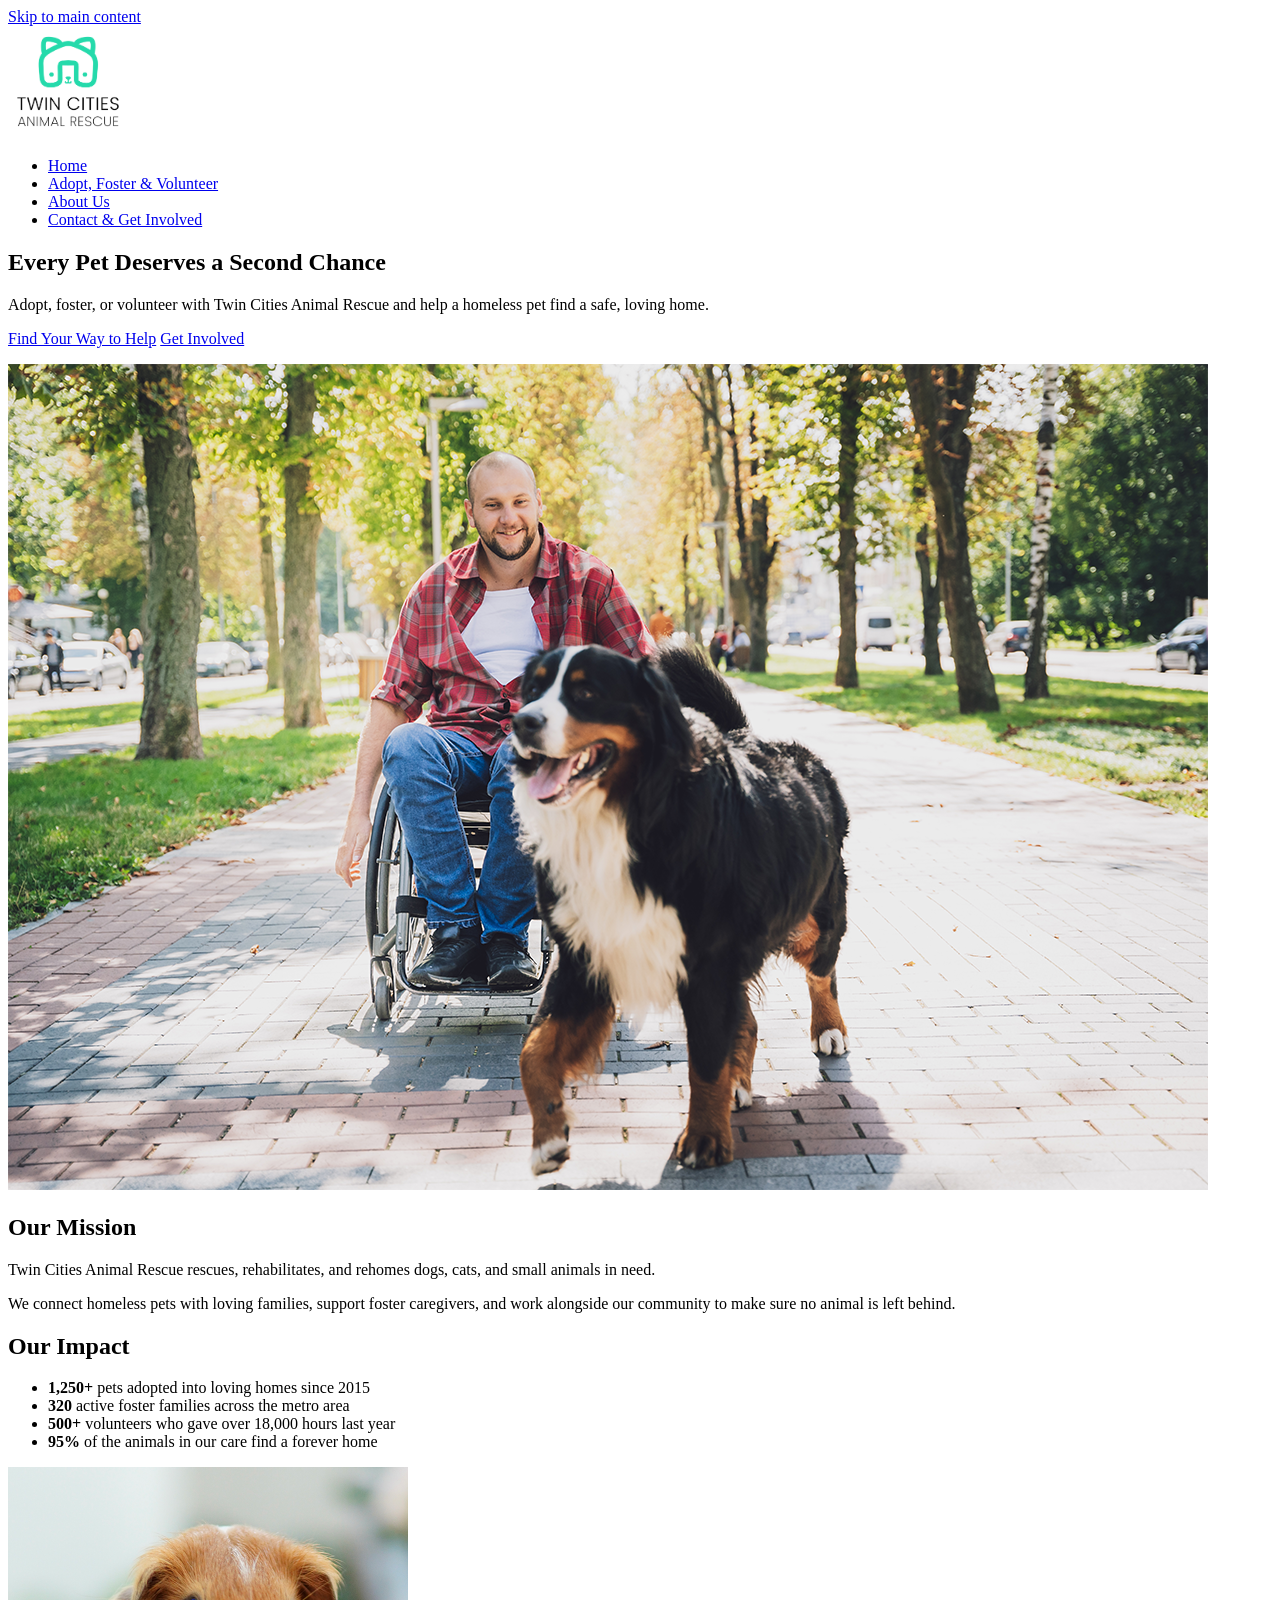
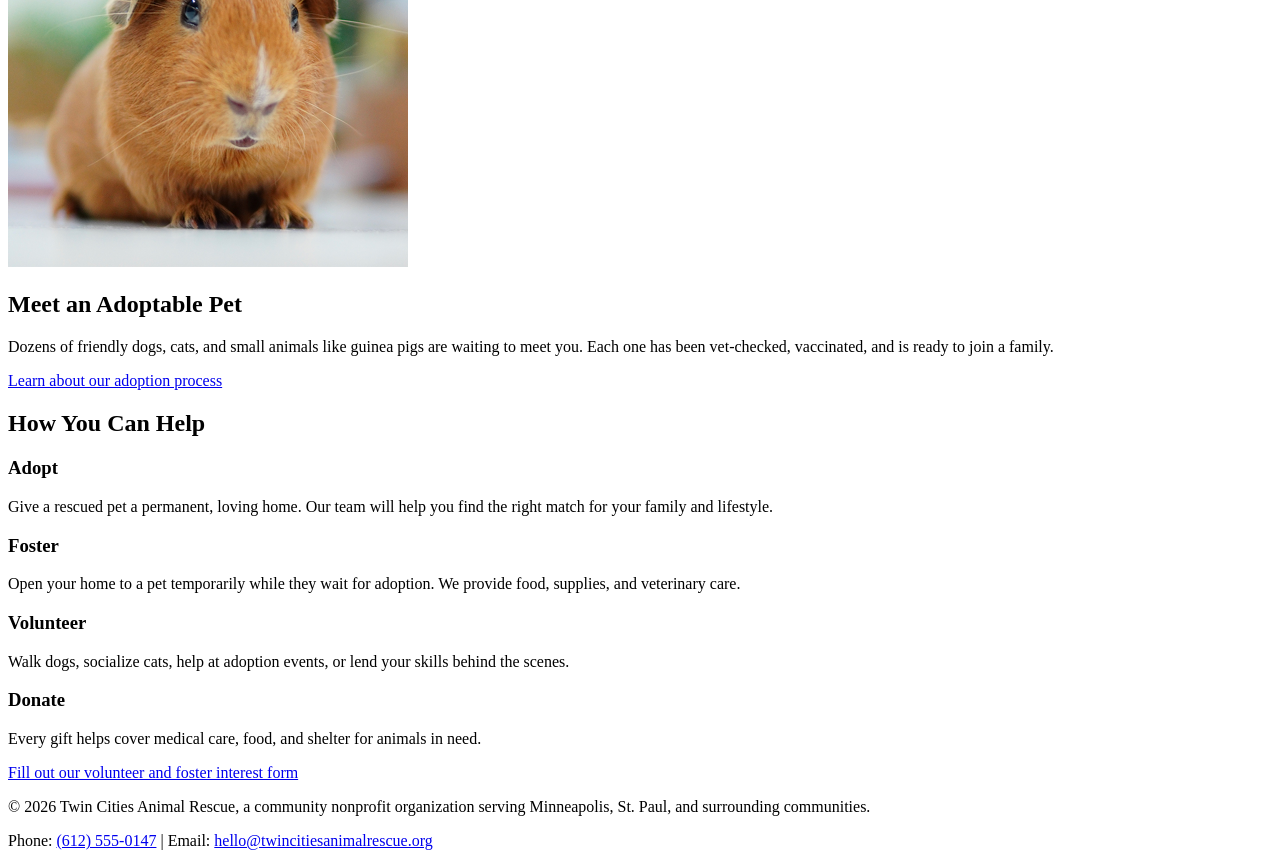
==== index.html @ 4decadc4 "Touchstone 2: HTML structure for all four pages" ====
<!DOCTYPE html>
<html lang="en">
<head>
  <meta charset="UTF-8">
  <meta name="viewport" content="width=device-width, initial-scale=1.0">
  <meta name="description" content="Twin Cities Animal Rescue gives homeless pets a second chance through adoption, fostering, and volunteering.">
  <title>Home | Twin Cities Animal Rescue</title>
  <link rel="icon" type="image/png" href="images/rescue-logo_c.png">
</head>
<body>
  <a href="#main">Skip to main content</a>
  <header>
    <div>
      <a href="index.html"><img src="images/rescue-logo_c.png" alt="Twin Cities Animal Rescue home" width="120" height="111"></a>
      <nav aria-label="Main navigation">
        <ul>
          <li><a href="index.html" aria-current="page">Home</a></li>
          <li><a href="services.html">Adopt, Foster &amp; Volunteer</a></li>
          <li><a href="about.html">About Us</a></li>
          <li><a href="contact.html">Contact &amp; Get Involved</a></li>
        </ul>
      </nav>
    </div>
  </header>

  <main id="main">
    <section>
      <div>
        <h1>Every Pet Deserves a Second Chance</h1>
        <p>Adopt, foster, or volunteer with Twin Cities Animal Rescue and help a homeless pet find a safe, loving home.</p>
        <p>
          <a href="services.html">Find Your Way to Help</a>
          <a href="contact.html">Get Involved</a>
        </p>
      </div>
      <picture>
        <source media="(min-width: 800px)" srcset="images/rescue-feature-large_c.png" width="1200" height="826">
        <img src="images/rescue-feature-small_c.png" alt="Smiling man in a wheelchair walking a happy Bernese mountain dog down a tree-lined park path" width="800" height="800">
      </picture>
    </section>

    <section>
      <h2>Our Mission</h2>
      <p>Twin Cities Animal Rescue rescues, rehabilitates, and rehomes dogs, cats, and small animals in need.</p>
      <p>We connect homeless pets with loving families, support foster caregivers, and work alongside our community to make sure no animal is left behind.</p>
    </section>

    <section>
      <h2>Our Impact</h2>
      <ul>
        <li><strong>1,250+</strong> pets adopted into loving homes since 2015</li>
        <li><strong>320</strong> active foster families across the metro area</li>
        <li><strong>500+</strong> volunteers who gave over 18,000 hours last year</li>
        <li><strong>95%</strong> of the animals in our care find a forever home</li>
      </ul>
    </section>

    <section>
      <img src="images/rescue-pet_c.png" alt="Adoptable orange and white guinea pig sitting on a table, looking toward the camera" width="400" height="400">
      <div>
        <h2>Meet an Adoptable Pet</h2>
        <p>Dozens of friendly dogs, cats, and small animals like guinea pigs are waiting to meet you. Each one has been vet-checked, vaccinated, and is ready to join a family.</p>
        <p><a href="services.html">Learn about our adoption process</a></p>
      </div>
    </section>

    <section>
      <h2>How You Can Help</h2>
      <div>
        <article>
          <h3>Adopt</h3>
          <p>Give a rescued pet a permanent, loving home. Our team will help you find the right match for your family and lifestyle.</p>
        </article>
        <article>
          <h3>Foster</h3>
          <p>Open your home to a pet temporarily while they wait for adoption. We provide food, supplies, and veterinary care.</p>
        </article>
        <article>
          <h3>Volunteer</h3>
          <p>Walk dogs, socialize cats, help at adoption events, or lend your skills behind the scenes.</p>
        </article>
        <article>
          <h3>Donate</h3>
          <p>Every gift helps cover medical care, food, and shelter for animals in need.</p>
        </article>
      </div>
      <p><a href="contact.html">Fill out our volunteer and foster interest form</a></p>
    </section>
  </main>

  <footer>
    <p>&copy; 2026 Twin Cities Animal Rescue, a community nonprofit organization serving Minneapolis, St. Paul, and surrounding communities.</p>
    <p>Phone: <a href="tel:+16125550147">(612) 555-0147</a> | Email: <a href="mailto:hello@twincitiesanimalrescue.org">hello@twincitiesanimalrescue.org</a></p>
  </footer>
</body>
</html>
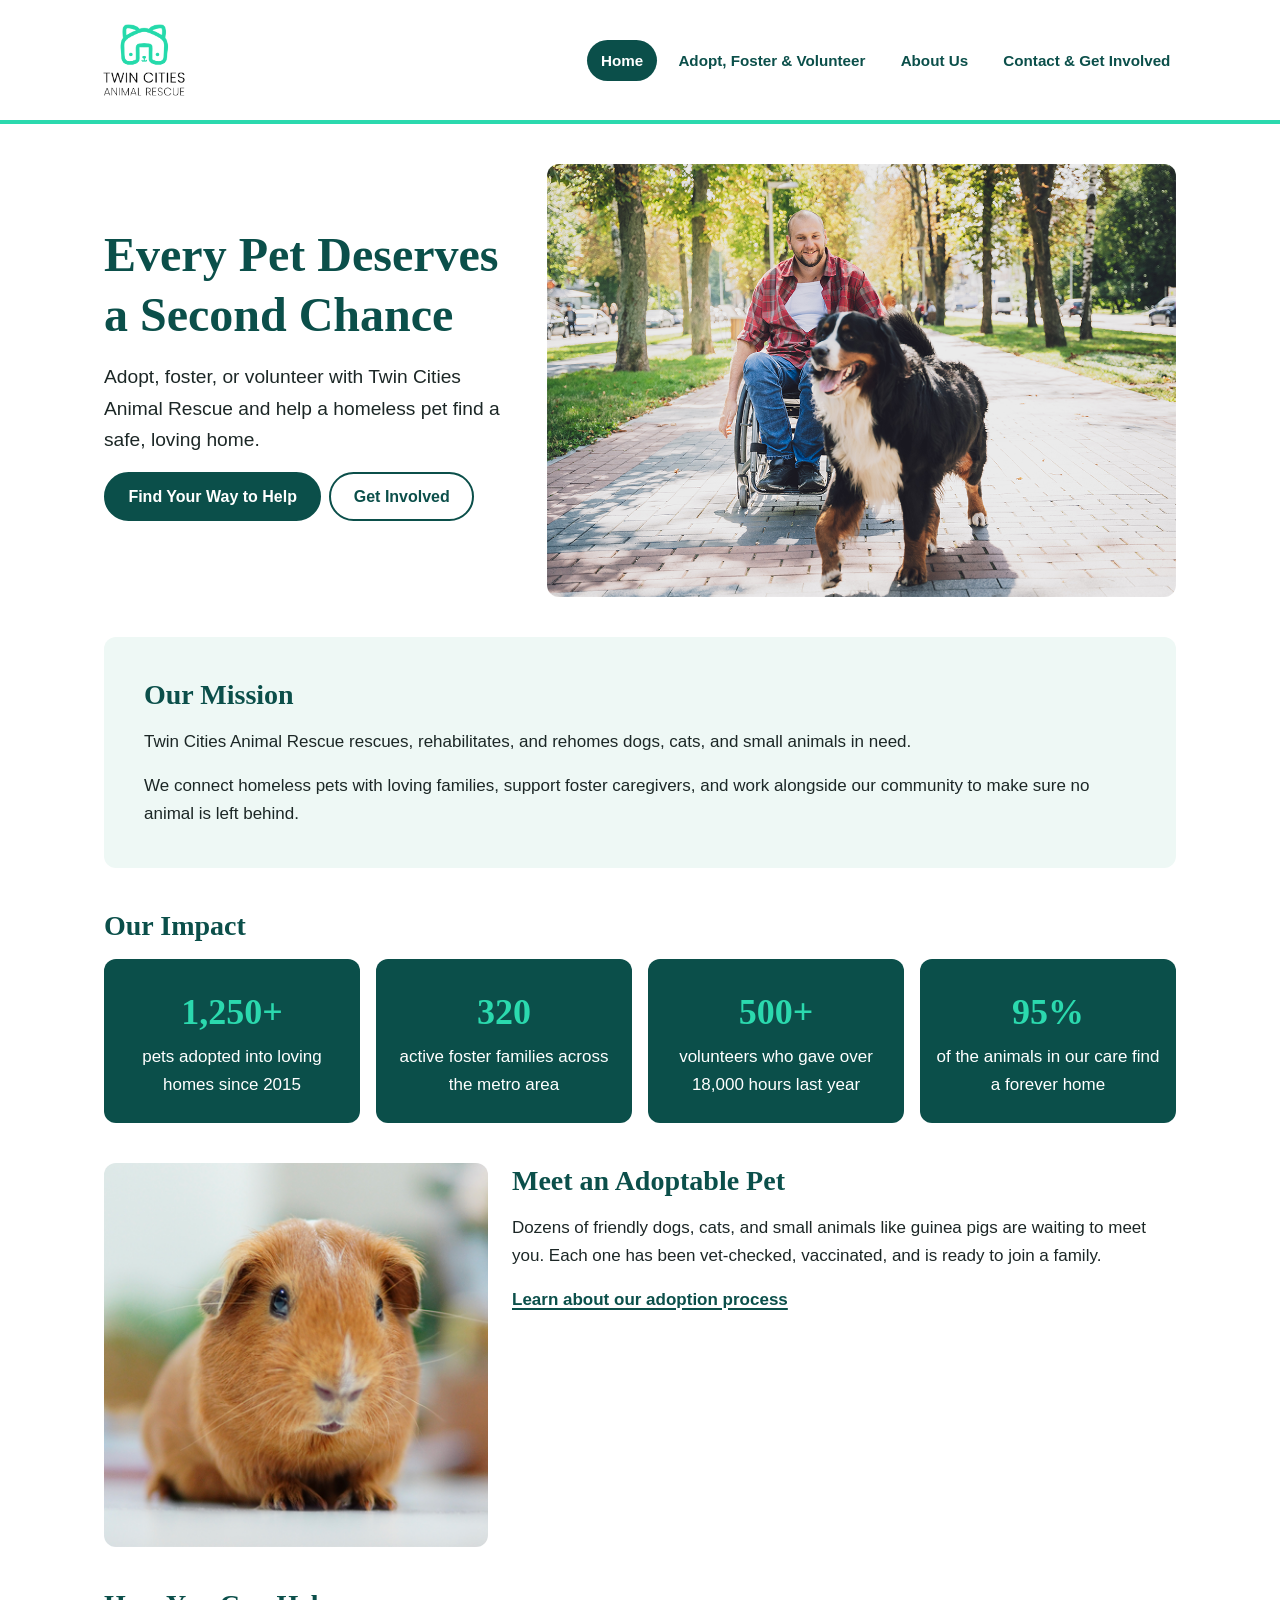
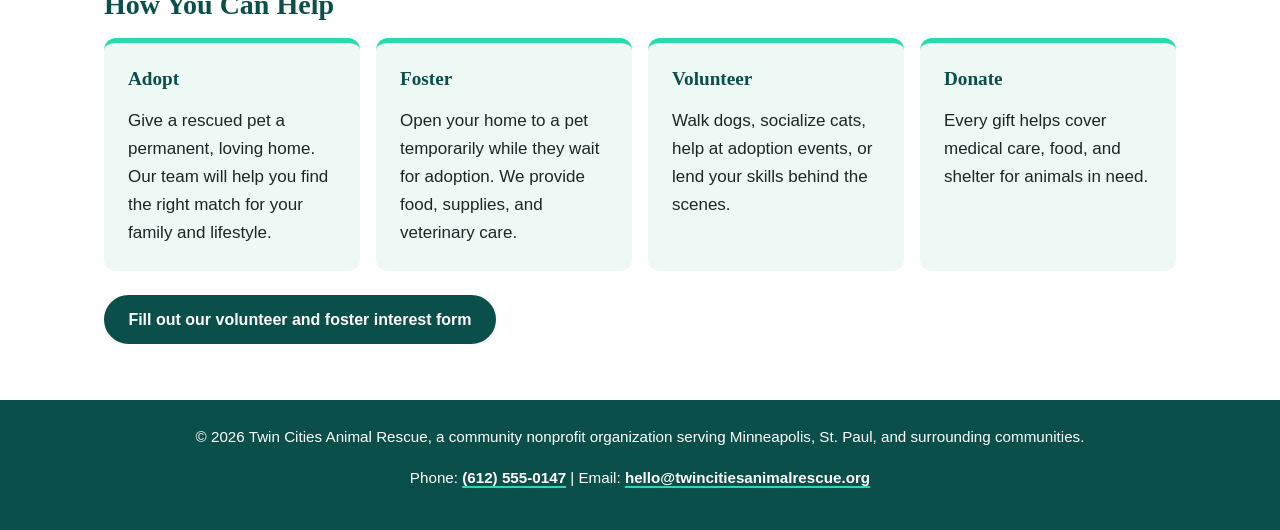
==== commit b37f3d3c: "Touchstone 3: Visual design and responsive layout with CSS" ====
--- a/index.html
+++ b/index.html
@@ -6,14 +6,15 @@
   <meta name="description" content="Twin Cities Animal Rescue gives homeless pets a second chance through adoption, fostering, and volunteering.">
   <title>Home | Twin Cities Animal Rescue</title>
   <link rel="icon" type="image/png" href="images/rescue-logo_c.png">
+  <link rel="stylesheet" href="css/styles.css">
 </head>
 <body>
-  <a href="#main">Skip to main content</a>
-  <header>
-    <div>
-      <a href="index.html"><img src="images/rescue-logo_c.png" alt="Twin Cities Animal Rescue home" width="120" height="111"></a>
+  <a class="skip-link" href="#main">Skip to main content</a>
+  <header class="site-header">
+    <div class="header-inner">
+      <a class="logo-link" href="index.html"><img src="images/rescue-logo_c.png" alt="Twin Cities Animal Rescue home" width="120" height="111"></a>
       <nav aria-label="Main navigation">
-        <ul>
+        <ul class="nav-list">
           <li><a href="index.html" aria-current="page">Home</a></li>
           <li><a href="services.html">Adopt, Foster &amp; Volunteer</a></li>
           <li><a href="about.html">About Us</a></li>
@@ -24,22 +25,22 @@
   </header>
 
   <main id="main">
-    <section>
-      <div>
+    <section class="hero">
+      <div class="hero-text">
         <h1>Every Pet Deserves a Second Chance</h1>
-        <p>Adopt, foster, or volunteer with Twin Cities Animal Rescue and help a homeless pet find a safe, loving home.</p>
-        <p>
-          <a href="services.html">Find Your Way to Help</a>
-          <a href="contact.html">Get Involved</a>
+        <p class="lead">Adopt, foster, or volunteer with Twin Cities Animal Rescue and help a homeless pet find a safe, loving home.</p>
+        <p class="button-row">
+          <a class="button" href="services.html">Find Your Way to Help</a>
+          <a class="button button-secondary" href="contact.html">Get Involved</a>
         </p>
       </div>
       <picture>
         <source media="(min-width: 800px)" srcset="images/rescue-feature-large_c.png" width="1200" height="826">
-        <img src="images/rescue-feature-small_c.png" alt="Smiling man in a wheelchair walking a happy Bernese mountain dog down a tree-lined park path" width="800" height="800">
+        <img class="hero-image" src="images/rescue-feature-small_c.png" alt="Smiling man in a wheelchair walking a happy Bernese mountain dog down a tree-lined park path" width="800" height="800">
       </picture>
     </section>
 
-    <section>
+    <section class="band">
       <h2>Our Mission</h2>
       <p>Twin Cities Animal Rescue rescues, rehabilitates, and rehomes dogs, cats, and small animals in need.</p>
       <p>We connect homeless pets with loving families, support foster caregivers, and work alongside our community to make sure no animal is left behind.</p>
@@ -47,7 +48,7 @@
 
     <section>
       <h2>Our Impact</h2>
-      <ul>
+      <ul class="stats">
         <li><strong>1,250+</strong> pets adopted into loving homes since 2015</li>
         <li><strong>320</strong> active foster families across the metro area</li>
         <li><strong>500+</strong> volunteers who gave over 18,000 hours last year</li>
@@ -55,8 +56,8 @@
       </ul>
     </section>
 
-    <section>
-      <img src="images/rescue-pet_c.png" alt="Adoptable orange and white guinea pig sitting on a table, looking toward the camera" width="400" height="400">
+    <section class="split">
+      <img class="rounded" src="images/rescue-pet_c.png" alt="Adoptable orange and white guinea pig sitting on a table, looking toward the camera" width="400" height="400">
       <div>
         <h2>Meet an Adoptable Pet</h2>
         <p>Dozens of friendly dogs, cats, and small animals like guinea pigs are waiting to meet you. Each one has been vet-checked, vaccinated, and is ready to join a family.</p>
@@ -66,29 +67,29 @@
 
     <section>
       <h2>How You Can Help</h2>
-      <div>
-        <article>
+      <div class="card-grid">
+        <article class="card">
           <h3>Adopt</h3>
           <p>Give a rescued pet a permanent, loving home. Our team will help you find the right match for your family and lifestyle.</p>
         </article>
-        <article>
+        <article class="card">
           <h3>Foster</h3>
           <p>Open your home to a pet temporarily while they wait for adoption. We provide food, supplies, and veterinary care.</p>
         </article>
-        <article>
+        <article class="card">
           <h3>Volunteer</h3>
           <p>Walk dogs, socialize cats, help at adoption events, or lend your skills behind the scenes.</p>
         </article>
-        <article>
+        <article class="card">
           <h3>Donate</h3>
           <p>Every gift helps cover medical care, food, and shelter for animals in need.</p>
         </article>
       </div>
-      <p><a href="contact.html">Fill out our volunteer and foster interest form</a></p>
+      <p class="cta-line"><a class="button" href="contact.html">Fill out our volunteer and foster interest form</a></p>
     </section>
   </main>
 
-  <footer>
+  <footer class="site-footer">
     <p>&copy; 2026 Twin Cities Animal Rescue, a community nonprofit organization serving Minneapolis, St. Paul, and surrounding communities.</p>
     <p>Phone: <a href="tel:+16125550147">(612) 555-0147</a> | Email: <a href="mailto:hello@twincitiesanimalrescue.org">hello@twincitiesanimalrescue.org</a></p>
   </footer>
--- a/css/styles.css
+++ b/css/styles.css
@@ -0,0 +1,604 @@
+/* ==========================================================================
+   Twin Cities Animal Rescue: shared stylesheet
+   Mobile-first: base styles target small screens, media queries add layout
+   for larger screens.
+
+   Main colors (4):
+     Deep Teal  #0B4F4A  header, footer, headings, links, primary buttons
+     Rescue Mint #2BD9AE  accents taken from the logo (highlights, focus ring)
+     Mint Mist  #EEF8F5  soft section bands and card backgrounds
+     Charcoal   #1C2726  body text
+   White (#FFFFFF) is the neutral page background.
+
+   Fonts (2):
+     Georgia (serif) for headings
+     Arial (sans-serif) for body text
+   ========================================================================== */
+
+:root {
+  --teal: #0B4F4A;
+  --mint: #2BD9AE;
+  --mist: #EEF8F5;
+  --charcoal: #1C2726;
+  --white: #FFFFFF;
+
+  --font-heading: Georgia, "Times New Roman", serif;
+  --font-body: Arial, Helvetica, sans-serif;
+
+  --space-1: 0.5rem;
+  --space-2: 1rem;
+  --space-3: 1.5rem;
+  --space-4: 2.5rem;
+  --radius: 12px;
+  --max-width: 70rem;
+}
+
+/* ---------- Base ---------- */
+
+*,
+*::before,
+*::after {
+  box-sizing: border-box;
+}
+
+body {
+  margin: 0;
+  font-family: var(--font-body);
+  font-size: 1.0625rem;
+  line-height: 1.65;
+  color: var(--charcoal);
+  background: var(--white);
+}
+
+img,
+video {
+  max-width: 100%;
+  height: auto;
+  display: block;
+}
+
+h1,
+h2,
+h3,
+h4 {
+  font-family: var(--font-heading);
+  color: var(--teal);
+  line-height: 1.25;
+  margin: 0 0 var(--space-2);
+}
+
+h1 { font-size: 2rem; font-weight: 700; }
+h2 { font-size: 1.5rem; font-weight: 700; }
+h3 { font-size: 1.2rem; font-weight: 700; }
+h4 { font-size: 1rem; font-weight: 700; }
+
+p,
+ul,
+ol {
+  margin: 0 0 var(--space-2);
+}
+
+a {
+  color: var(--teal);
+  font-weight: 700;
+  text-decoration-thickness: 2px;
+  text-underline-offset: 3px;
+}
+
+a:hover {
+  text-decoration-color: var(--mint);
+}
+
+:focus-visible {
+  outline: 3px solid var(--mint);
+  outline-offset: 3px;
+}
+
+.skip-link {
+  position: absolute;
+  left: var(--space-2);
+  top: -4rem;
+  z-index: 10;
+  padding: var(--space-1) var(--space-2);
+  background: var(--mint);
+  color: var(--charcoal);
+  border-radius: var(--radius);
+}
+
+.skip-link:focus {
+  top: var(--space-1);
+}
+
+/* ---------- Header and navigation ---------- */
+
+.site-header {
+  background: var(--white);
+  border-bottom: 4px solid var(--mint);
+}
+
+.header-inner {
+  display: flex;
+  flex-direction: column;
+  align-items: center;
+  gap: var(--space-1);
+  max-width: var(--max-width);
+  margin: 0 auto;
+  padding: var(--space-2);
+}
+
+.logo-link img {
+  width: 84px;
+  height: auto;
+}
+
+.nav-list {
+  display: flex;
+  flex-wrap: wrap;
+  justify-content: center;
+  gap: var(--space-1);
+  list-style: none;
+  margin: 0;
+  padding: 0;
+}
+
+.nav-list a {
+  display: block;
+  padding: 0.5rem 0.85rem;
+  border-radius: 999px;
+  text-decoration: none;
+  color: var(--teal);
+  font-family: var(--font-body);
+  font-size: 0.95rem;
+  font-weight: 700;
+}
+
+.nav-list a:hover {
+  background: var(--mist);
+}
+
+.nav-list a[aria-current="page"] {
+  background: var(--teal);
+  color: var(--white);
+}
+
+/* ---------- Main layout ---------- */
+
+main {
+  max-width: var(--max-width);
+  margin: 0 auto;
+  padding: var(--space-3) var(--space-2) var(--space-4);
+}
+
+main > section,
+.contact-layout {
+  margin-top: var(--space-4);
+}
+
+main > section:first-child {
+  margin-top: 0;
+}
+
+.lead {
+  font-size: 1.2rem;
+  max-width: 45rem;
+}
+
+.band {
+  background: var(--mist);
+  border-radius: var(--radius);
+  padding: var(--space-3);
+}
+
+.rounded,
+.hero-image,
+.spotlight img {
+  border-radius: var(--radius);
+}
+
+.cta-line {
+  margin-top: var(--space-3);
+}
+
+/* ---------- Buttons ---------- */
+
+.button {
+  display: inline-block;
+  font-family: var(--font-body);
+  font-weight: 700;
+  font-size: 1rem;
+  line-height: 1.2;
+  border-radius: 999px;
+  cursor: pointer;
+  text-decoration: none;
+}
+
+.button {
+  padding: 0.8rem 1.4rem;
+  background: var(--teal);
+  color: var(--white);
+  border: 2px solid var(--teal);
+}
+
+.button:hover {
+  background: var(--charcoal);
+  border-color: var(--charcoal);
+  color: var(--white);
+}
+
+.button-secondary {
+  background: var(--white);
+  color: var(--teal);
+}
+
+.button-secondary:hover {
+  background: var(--mist);
+  color: var(--teal);
+  border-color: var(--teal);
+}
+
+.button-row {
+  display: flex;
+  flex-wrap: wrap;
+  gap: var(--space-1);
+}
+
+/* ---------- Home: hero and stats ---------- */
+
+.hero {
+  display: flex;
+  flex-direction: column;
+  gap: var(--space-3);
+}
+
+.stats {
+  display: flex;
+  flex-direction: column;
+  gap: var(--space-2);
+  list-style: none;
+  padding: 0;
+}
+
+.stats li {
+  flex: 1;
+  padding: var(--space-3) var(--space-2);
+  background: var(--teal);
+  color: var(--white);
+  border-radius: var(--radius);
+  text-align: center;
+}
+
+.stats strong {
+  display: block;
+  font-family: var(--font-heading);
+  font-size: 2.25rem;
+  color: var(--mint);
+}
+
+/* ---------- Reusable flex layouts ---------- */
+
+.split {
+  display: flex;
+  flex-direction: column;
+  gap: var(--space-3);
+}
+
+.split > img {
+  max-width: 24rem;
+  width: 100%;
+}
+
+.card-grid {
+  display: flex;
+  flex-direction: column;
+  gap: var(--space-2);
+  list-style: none;
+  padding: 0;
+  margin: 0;
+}
+
+.card {
+  flex: 1 1 14rem;
+  background: var(--mist);
+  border-top: 5px solid var(--mint);
+  border-radius: var(--radius);
+  padding: var(--space-3);
+}
+
+.card p:last-child,
+.band > p:last-child {
+  margin-bottom: 0;
+}
+
+.check-list {
+  list-style: none;
+  padding: 0;
+}
+
+.check-list li {
+  position: relative;
+  padding-left: 1.9rem;
+  margin-bottom: var(--space-1);
+}
+
+.check-list li::before {
+  content: "\2713";
+  position: absolute;
+  left: 0;
+  font-weight: 700;
+  color: var(--teal);
+}
+
+/* ---------- Services: steps and figure ---------- */
+
+.steps {
+  counter-reset: step;
+  list-style: none;
+  padding: 0;
+  flex: 1;
+}
+
+.steps li {
+  counter-increment: step;
+  position: relative;
+  padding: 0 0 var(--space-2) 3.25rem;
+  min-height: 2.5rem;
+}
+
+.steps li::before {
+  content: counter(step);
+  position: absolute;
+  left: 0;
+  top: 0;
+  width: 2.25rem;
+  height: 2.25rem;
+  border-radius: 50%;
+  background: var(--mint);
+  color: var(--charcoal);
+  font-family: var(--font-heading);
+  font-weight: 700;
+  display: flex;
+  align-items: center;
+  justify-content: center;
+}
+
+.spotlight {
+  margin: 0;
+  max-width: 24rem;
+  background: var(--mist);
+  border-radius: var(--radius);
+  padding: var(--space-2);
+}
+
+.spotlight figcaption {
+  margin-top: var(--space-1);
+}
+
+/* ---------- About: media ---------- */
+
+.media-layout {
+  display: flex;
+  flex-direction: column;
+  gap: var(--space-3);
+}
+
+.media-item {
+  flex: 1;
+}
+
+.media-item video {
+  width: 100%;
+  border-radius: var(--radius);
+  background: var(--charcoal);
+}
+
+.media-item audio {
+  width: 100%;
+  margin-bottom: var(--space-2);
+}
+
+.caption {
+  margin-top: var(--space-1);
+  font-size: 0.95rem;
+}
+
+.transcript {
+  margin: 0;
+  padding: var(--space-2) var(--space-3);
+  background: var(--white);
+  border-left: 5px solid var(--mint);
+  border-radius: var(--radius);
+  font-style: italic;
+}
+
+/* ---------- Contact: form ---------- */
+
+.contact-layout {
+  display: flex;
+  flex-direction: column;
+  gap: var(--space-4);
+}
+
+.contact-details {
+  display: flex;
+  flex-direction: column;
+  gap: var(--space-2);
+}
+
+.contact-details h2 {
+  font-size: 1.25rem;
+}
+
+.hours {
+  padding-left: 1.2rem;
+}
+
+fieldset {
+  border: 2px solid var(--mint);
+  border-radius: var(--radius);
+  padding: var(--space-2) var(--space-3);
+  margin: 0 0 var(--space-3);
+}
+
+legend {
+  font-family: var(--font-body);
+  font-weight: 700;
+  color: var(--teal);
+  padding: 0 var(--space-1);
+}
+
+.field {
+  display: flex;
+  flex-direction: column;
+  gap: 0.35rem;
+}
+
+.field label {
+  font-weight: 700;
+}
+
+input[type="text"],
+input[type="email"],
+select,
+textarea {
+  width: 100%;
+  font: inherit;
+  color: var(--charcoal);
+  padding: 0.65rem 0.75rem;
+  border: 2px solid var(--teal);
+  border-radius: 8px;
+  background: var(--white);
+}
+
+input:focus-visible,
+select:focus-visible,
+textarea:focus-visible {
+  border-color: var(--teal);
+}
+
+.choice {
+  display: flex;
+  align-items: center;
+  gap: var(--space-1);
+  margin-bottom: var(--space-1);
+}
+
+.choice input {
+  width: 1.25rem;
+  height: 1.25rem;
+  accent-color: var(--teal);
+}
+
+/* ---------- Footer ---------- */
+
+.site-footer {
+  background: var(--teal);
+  color: var(--white);
+  text-align: center;
+  padding: var(--space-3) var(--space-2);
+  font-size: 0.95rem;
+}
+
+.site-footer a {
+  color: var(--white);
+  text-decoration-color: var(--mint);
+}
+
+/* ==========================================================================
+   Tablet and up (768px): place content side by side
+   ========================================================================== */
+
+@media (min-width: 48em) {
+  h1 { font-size: 2.5rem; }
+  h2 { font-size: 1.75rem; }
+
+  .header-inner {
+    flex-direction: row;
+    justify-content: space-between;
+  }
+
+  .logo-link img {
+    width: 96px;
+  }
+
+  .nav-list {
+    justify-content: flex-end;
+  }
+
+  main {
+    padding: var(--space-4) var(--space-3);
+  }
+
+  .band {
+    padding: var(--space-4);
+  }
+
+  .stats,
+  .card-grid {
+    flex-direction: row;
+    flex-wrap: wrap;
+  }
+
+  .stats li {
+    flex: 1 1 12rem;
+  }
+
+  .split,
+  .media-layout {
+    flex-direction: row;
+    align-items: flex-start;
+  }
+
+  .split > img {
+    flex: 0 0 22rem;
+  }
+
+  .split > div {
+    flex: 1;
+  }
+
+  .split-reverse .spotlight {
+    flex: 0 0 20rem;
+  }
+
+  .card-grid-2 .card {
+    flex-basis: 40%;
+  }
+
+}
+
+/* ==========================================================================
+   Desktop (1024px): wider two-column layouts
+   ========================================================================== */
+
+@media (min-width: 64em) {
+  h1 { font-size: 3rem; }
+
+  .hero {
+    flex-direction: row;
+    align-items: center;
+  }
+
+  .hero-text {
+    flex: 1 1 40%;
+  }
+
+  .hero picture {
+    flex: 1 1 60%;
+  }
+
+  .contact-layout {
+    flex-direction: row;
+    align-items: flex-start;
+  }
+
+  .form-section {
+    flex: 2;
+  }
+
+  .contact-details {
+    flex: 1;
+    position: sticky;
+    top: var(--space-2);
+  }
+
+}
